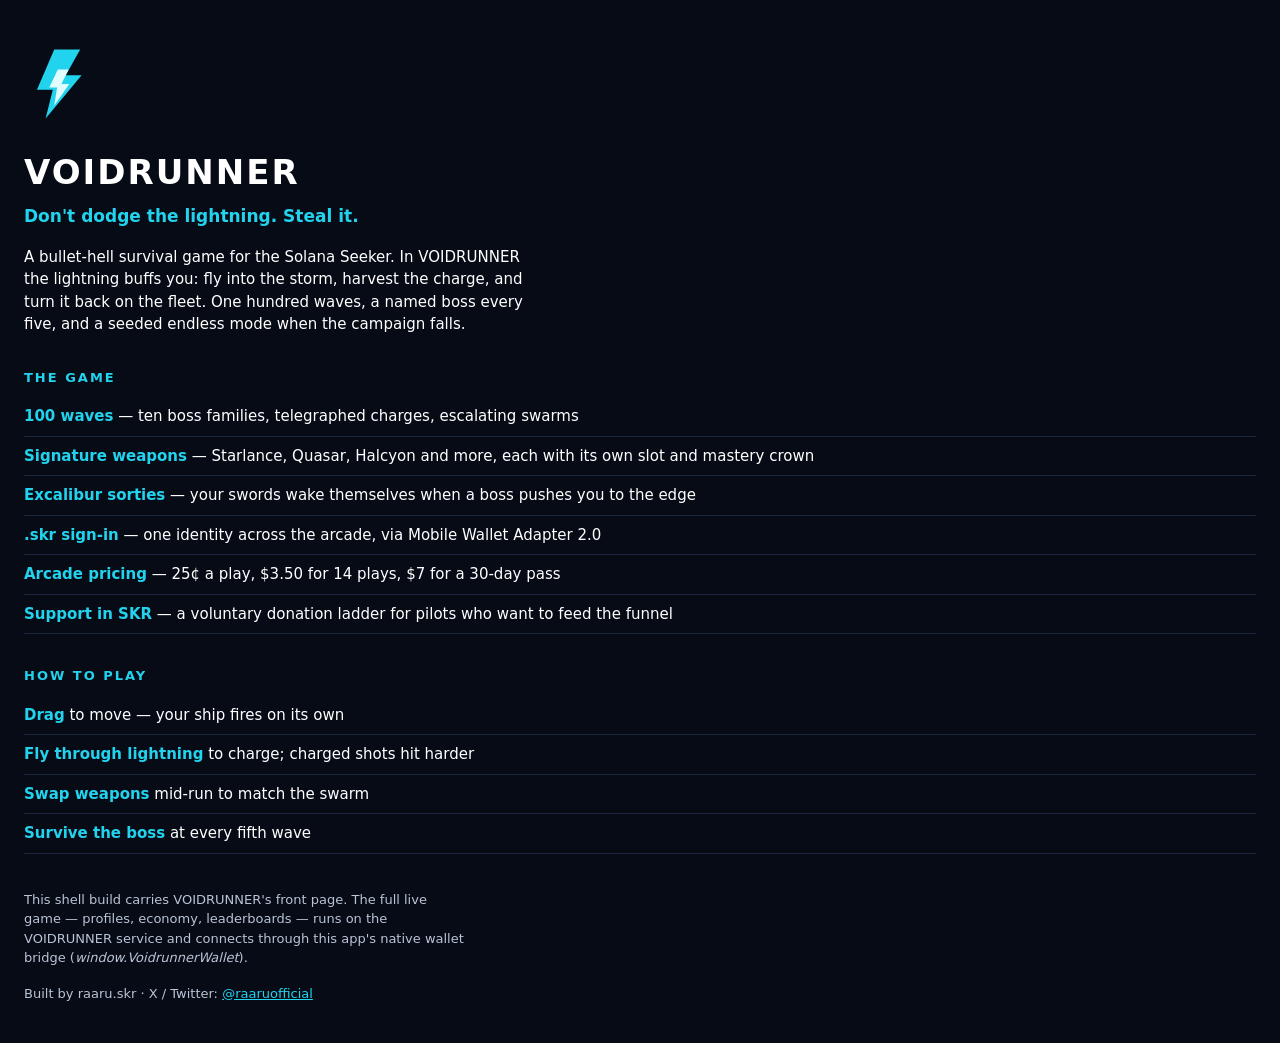
==== app/src/main/assets/game/index.html @ 961cea61 "Complete the shell: launcher icon set (vector + adaptive), bundled game front page wired in GameConf" ====
<!DOCTYPE html>
<html lang="en">
<head>
<meta charset="utf-8">
<meta name="viewport" content="width=device-width, initial-scale=1, viewport-fit=cover">
<title>VOIDRUNNER</title>
<style>
  :root { color-scheme: dark; }
  * { margin: 0; padding: 0; box-sizing: border-box; }
  body {
    background: #070B16; color: #FFFFFF;
    font-family: system-ui, -apple-system, "Segoe UI", Roboto, sans-serif;
    padding: 48px 24px 40px; line-height: 1.5;
  }
  .bolt { width: 72px; height: 72px; }
  h1 { font-size: 34px; letter-spacing: 2px; margin-top: 20px; }
  .tag { color: #22D3EE; font-size: 17px; margin-top: 6px; font-weight: 600; }
  p { color: #FFFFFF; font-size: 15px; margin-top: 16px; max-width: 34em; }
  .dim { color: #B9C4D6; font-size: 13px; }
  h2 { font-size: 13px; letter-spacing: 2px; color: #22D3EE; margin-top: 32px; }
  ul { list-style: none; margin-top: 10px; }
  li { padding: 8px 0; border-bottom: 1px solid #1B2740; font-size: 15px; }
  li b { color: #22D3EE; font-weight: 600; }
  .foot { margin-top: 36px; }
  a { color: #22D3EE; }
</style>
</head>
<body>
  <svg class="bolt" viewBox="0 0 100 100" aria-hidden="true">
    <polygon points="42,2 78,2 58,38 80,38 30,98 40,58 18,58" fill="#22D3EE"/>
    <polygon points="47,30 62,30 52,50 63,50 42,80 46,55 35,55" fill="#E0FEFF"/>
  </svg>
  <h1>VOIDRUNNER</h1>
  <p class="tag">Don't dodge the lightning. Steal it.</p>

  <p>A bullet-hell survival game for the Solana Seeker. In VOIDRUNNER the
  lightning buffs you: fly into the storm, harvest the charge, and turn it
  back on the fleet. One hundred waves, a named boss every five, and a
  seeded endless mode when the campaign falls.</p>

  <h2>THE GAME</h2>
  <ul>
    <li><b>100 waves</b> — ten boss families, telegraphed charges, escalating swarms</li>
    <li><b>Signature weapons</b> — Starlance, Quasar, Halcyon and more, each with its own slot and mastery crown</li>
    <li><b>Excalibur sorties</b> — your swords wake themselves when a boss pushes you to the edge</li>
    <li><b>.skr sign-in</b> — one identity across the arcade, via Mobile Wallet Adapter 2.0</li>
    <li><b>Arcade pricing</b> — 25&cent; a play, $3.50 for 14 plays, $7 for a 30-day pass</li>
    <li><b>Support in SKR</b> — a voluntary donation ladder for pilots who want to feed the funnel</li>
  </ul>

  <h2>HOW TO PLAY</h2>
  <ul>
    <li><b>Drag</b> to move — your ship fires on its own</li>
    <li><b>Fly through lightning</b> to charge; charged shots hit harder</li>
    <li><b>Swap weapons</b> mid-run to match the swarm</li>
    <li><b>Survive the boss</b> at every fifth wave</li>
  </ul>

  <p class="foot dim">This shell build carries VOIDRUNNER's front page. The full
  live game — profiles, economy, leaderboards — runs on the VOIDRUNNER service
  and connects through this app's native wallet bridge
  (<i>window.VoidrunnerWallet</i>).</p>
  <p class="dim">Built by raaru.skr &middot; X / Twitter:
  <a href="https://x.com/raaruofficial">@raaruofficial</a></p>
</body>
</html>
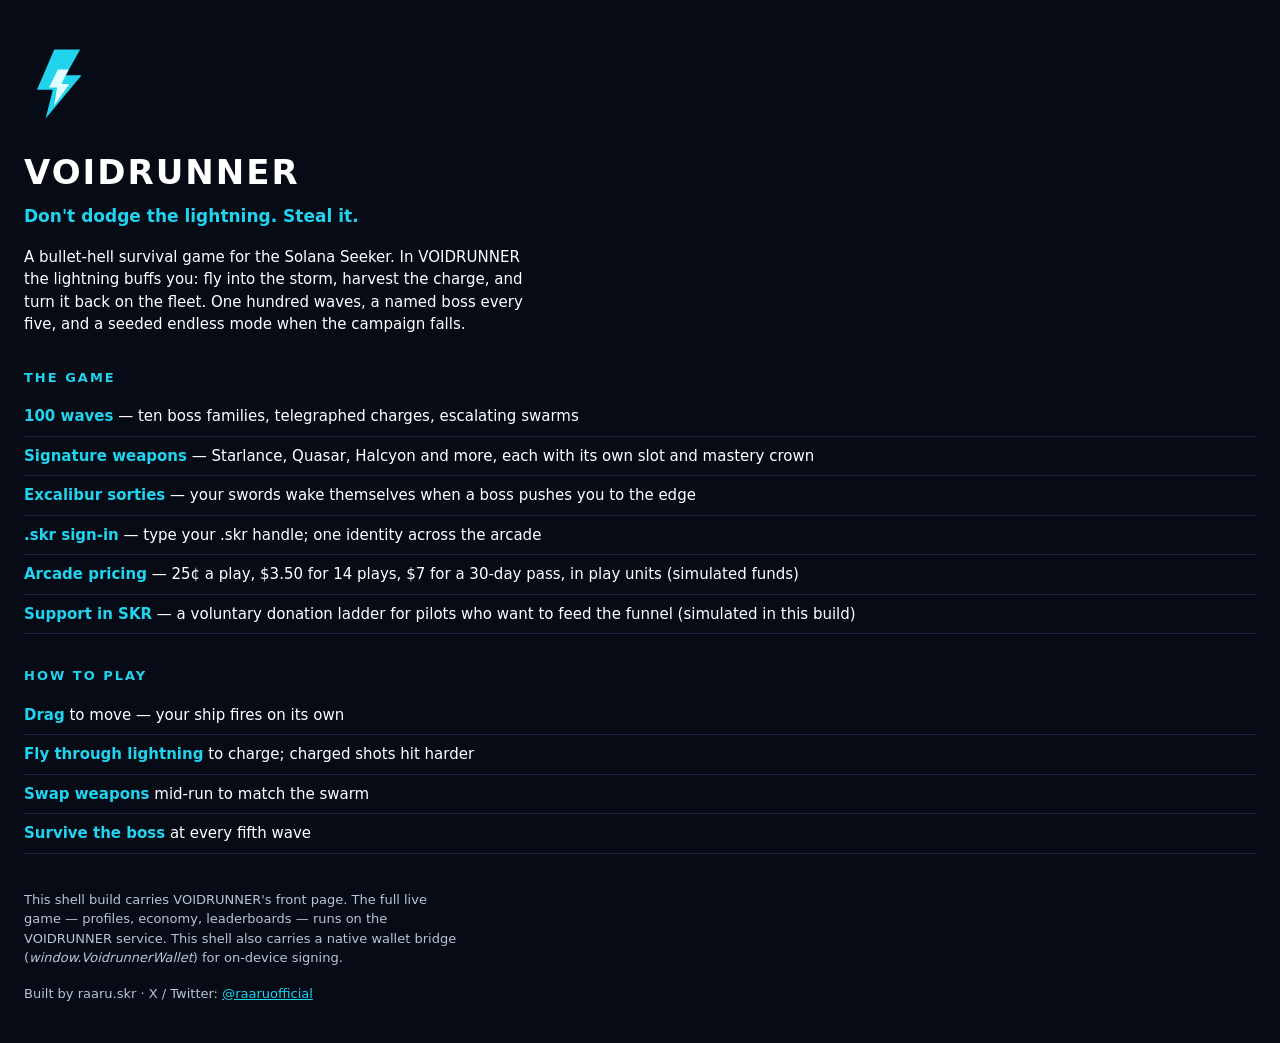
==== commit aa6ef924: "Correct sign-in, pricing and bridge claims on bundled front page (honesty pass for CLOCK IN filing)" ====
--- a/app/src/main/assets/game/index.html
+++ b/app/src/main/assets/game/index.html
@@ -43,9 +43,9 @@
     <li><b>100 waves</b> — ten boss families, telegraphed charges, escalating swarms</li>
     <li><b>Signature weapons</b> — Starlance, Quasar, Halcyon and more, each with its own slot and mastery crown</li>
     <li><b>Excalibur sorties</b> — your swords wake themselves when a boss pushes you to the edge</li>
-    <li><b>.skr sign-in</b> — one identity across the arcade, via Mobile Wallet Adapter 2.0</li>
-    <li><b>Arcade pricing</b> — 25&cent; a play, $3.50 for 14 plays, $7 for a 30-day pass</li>
-    <li><b>Support in SKR</b> — a voluntary donation ladder for pilots who want to feed the funnel</li>
+    <li><b>.skr sign-in</b> — type your .skr handle; one identity across the arcade</li>
+    <li><b>Arcade pricing</b> — 25&cent; a play, $3.50 for 14 plays, $7 for a 30-day pass, in play units (simulated funds)</li>
+    <li><b>Support in SKR</b> — a voluntary donation ladder for pilots who want to feed the funnel (simulated in this build)</li>
   </ul>
 
   <h2>HOW TO PLAY</h2>
@@ -57,9 +57,9 @@
   </ul>
 
   <p class="foot dim">This shell build carries VOIDRUNNER's front page. The full
-  live game — profiles, economy, leaderboards — runs on the VOIDRUNNER service
-  and connects through this app's native wallet bridge
-  (<i>window.VoidrunnerWallet</i>).</p>
+  live game — profiles, economy, leaderboards — runs on the VOIDRUNNER service.
+  This shell also carries a native wallet bridge
+  (<i>window.VoidrunnerWallet</i>) for on-device signing.</p>
   <p class="dim">Built by raaru.skr &middot; X / Twitter:
   <a href="https://x.com/raaruofficial">@raaruofficial</a></p>
 </body>
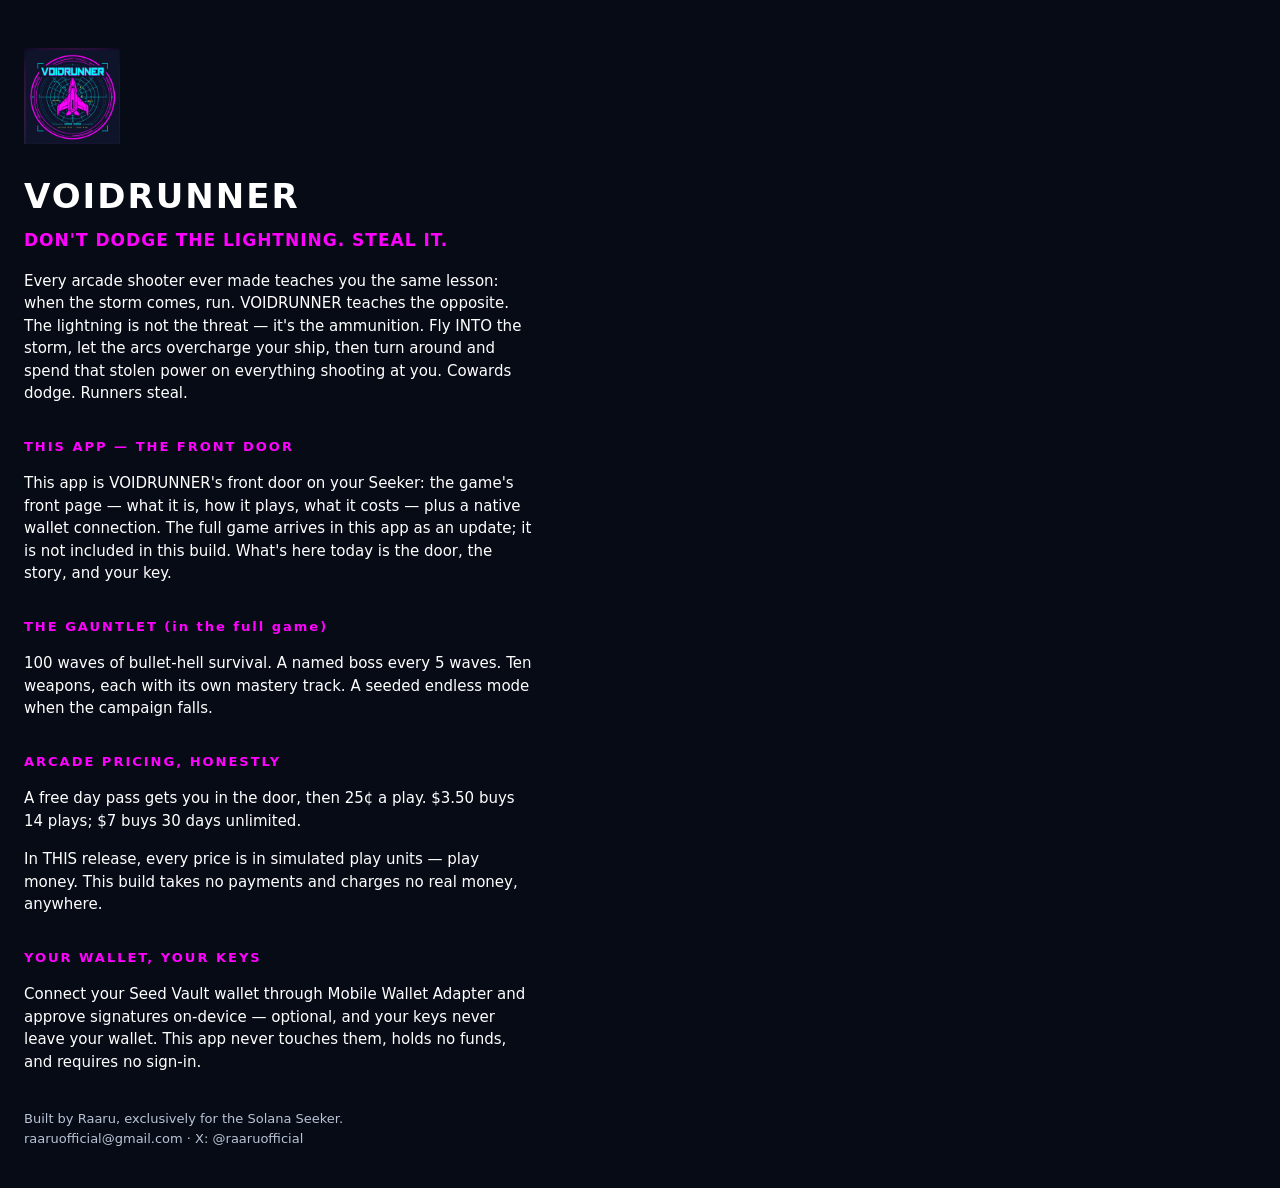
==== commit 299cb4ed: "M1 M2 M4 M5 M6 M7: release truth for v1.0.2 M1: versionCode 2, versionName 1.0.2 (build.gradle.kts o" ====
--- a/app/src/main/assets/game/index.html
+++ b/app/src/main/assets/game/index.html
@@ -12,55 +12,49 @@
     font-family: system-ui, -apple-system, "Segoe UI", Roboto, sans-serif;
     padding: 48px 24px 40px; line-height: 1.5;
   }
-  .bolt { width: 72px; height: 72px; }
+  .emblem { width: 96px; height: 96px; }
   h1 { font-size: 34px; letter-spacing: 2px; margin-top: 20px; }
-  .tag { color: #22D3EE; font-size: 17px; margin-top: 6px; font-weight: 600; }
+  .tag { color: #FF01FF; font-size: 17px; margin-top: 6px; font-weight: 700; letter-spacing: 1px; }
   p { color: #FFFFFF; font-size: 15px; margin-top: 16px; max-width: 34em; }
   .dim { color: #B9C4D6; font-size: 13px; }
-  h2 { font-size: 13px; letter-spacing: 2px; color: #22D3EE; margin-top: 32px; }
-  ul { list-style: none; margin-top: 10px; }
-  li { padding: 8px 0; border-bottom: 1px solid #1B2740; font-size: 15px; }
-  li b { color: #22D3EE; font-weight: 600; }
+  h2 { font-size: 13px; letter-spacing: 2px; color: #FF01FF; margin-top: 32px; }
   .foot { margin-top: 36px; }
-  a { color: #22D3EE; }
 </style>
 </head>
 <body>
-  <svg class="bolt" viewBox="0 0 100 100" aria-hidden="true">
-    <polygon points="42,2 78,2 58,38 80,38 30,98 40,58 18,58" fill="#22D3EE"/>
-    <polygon points="47,30 62,30 52,50 63,50 42,80 46,55 35,55" fill="#E0FEFF"/>
-  </svg>
+  <img class="emblem" src="icon-512.png" alt="VOIDRUNNER emblem">
   <h1>VOIDRUNNER</h1>
-  <p class="tag">Don't dodge the lightning. Steal it.</p>
+  <p class="tag">DON'T DODGE THE LIGHTNING. STEAL IT.</p>
 
-  <p>A bullet-hell survival game for the Solana Seeker. In VOIDRUNNER the
-  lightning buffs you: fly into the storm, harvest the charge, and turn it
-  back on the fleet. One hundred waves, a named boss every five, and a
-  seeded endless mode when the campaign falls.</p>
+  <p>Every arcade shooter ever made teaches you the same lesson: when the storm
+  comes, run. VOIDRUNNER teaches the opposite. The lightning is not the
+  threat — it's the ammunition. Fly INTO the storm, let the arcs overcharge
+  your ship, then turn around and spend that stolen power on everything
+  shooting at you. Cowards dodge. Runners steal.</p>
 
-  <h2>THE GAME</h2>
-  <ul>
-    <li><b>100 waves</b> — ten boss families, telegraphed charges, escalating swarms</li>
-    <li><b>Signature weapons</b> — Starlance, Quasar, Halcyon and more, each with its own slot and mastery crown</li>
-    <li><b>Excalibur sorties</b> — your swords wake themselves when a boss pushes you to the edge</li>
-    <li><b>.skr sign-in</b> — type your .skr handle; one identity across the arcade</li>
-    <li><b>Arcade pricing</b> — 25&cent; a play, $3.50 for 14 plays, $7 for a 30-day pass, in play units (simulated funds)</li>
-    <li><b>Support in SKR</b> — a voluntary donation ladder for pilots who want to feed the funnel (simulated in this build)</li>
-  </ul>
+  <h2>THIS APP — THE FRONT DOOR</h2>
+  <p>This app is VOIDRUNNER's front door on your Seeker: the game's front page —
+  what it is, how it plays, what it costs — plus a native wallet connection.
+  The full game arrives in this app as an update; it is not included in this
+  build. What's here today is the door, the story, and your key.</p>
 
-  <h2>HOW TO PLAY</h2>
-  <ul>
-    <li><b>Drag</b> to move — your ship fires on its own</li>
-    <li><b>Fly through lightning</b> to charge; charged shots hit harder</li>
-    <li><b>Swap weapons</b> mid-run to match the swarm</li>
-    <li><b>Survive the boss</b> at every fifth wave</li>
-  </ul>
+  <h2>THE GAUNTLET (in the full game)</h2>
+  <p>100 waves of bullet-hell survival. A named boss every 5 waves. Ten weapons,
+  each with its own mastery track. A seeded endless mode when the campaign
+  falls.</p>
 
-  <p class="foot dim">This shell build carries VOIDRUNNER's front page. The full
-  live game — profiles, economy, leaderboards — runs on the VOIDRUNNER service.
-  This shell also carries a native wallet bridge
-  (<i>window.VoidrunnerWallet</i>) for on-device signing.</p>
-  <p class="dim">Built by raaru.skr &middot; X / Twitter:
-  <a href="https://x.com/raaruofficial">@raaruofficial</a></p>
+  <h2>ARCADE PRICING, HONESTLY</h2>
+  <p>A free day pass gets you in the door, then 25&cent; a play. $3.50 buys 14 plays;
+  $7 buys 30 days unlimited.</p>
+  <p>In THIS release, every price is in simulated play units — play money. This
+  build takes no payments and charges no real money, anywhere.</p>
+
+  <h2>YOUR WALLET, YOUR KEYS</h2>
+  <p>Connect your Seed Vault wallet through Mobile Wallet Adapter and approve
+  signatures on-device — optional, and your keys never leave your wallet.
+  This app never touches them, holds no funds, and requires no sign-in.</p>
+
+  <p class="foot dim">Built by Raaru, exclusively for the Solana Seeker.<br>
+  raaruofficial@gmail.com &middot; X: @raaruofficial</p>
 </body>
 </html>
